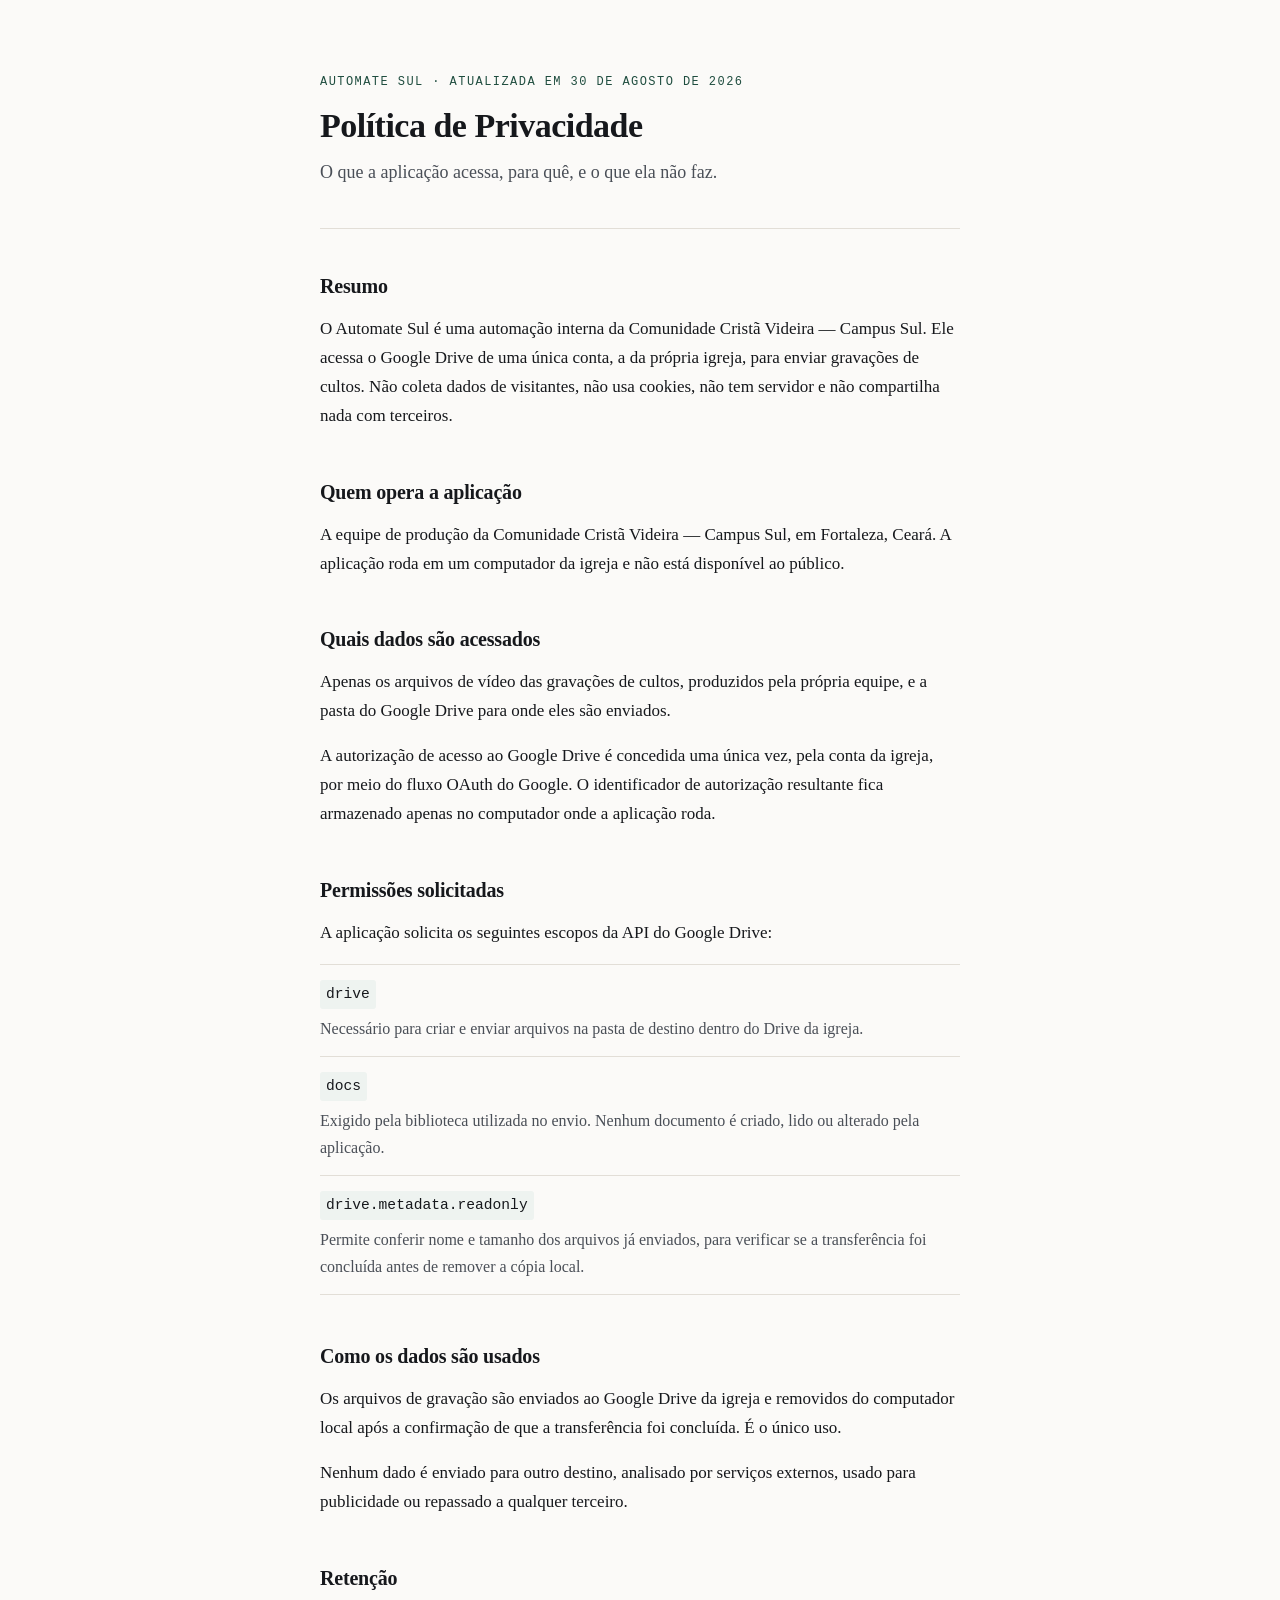
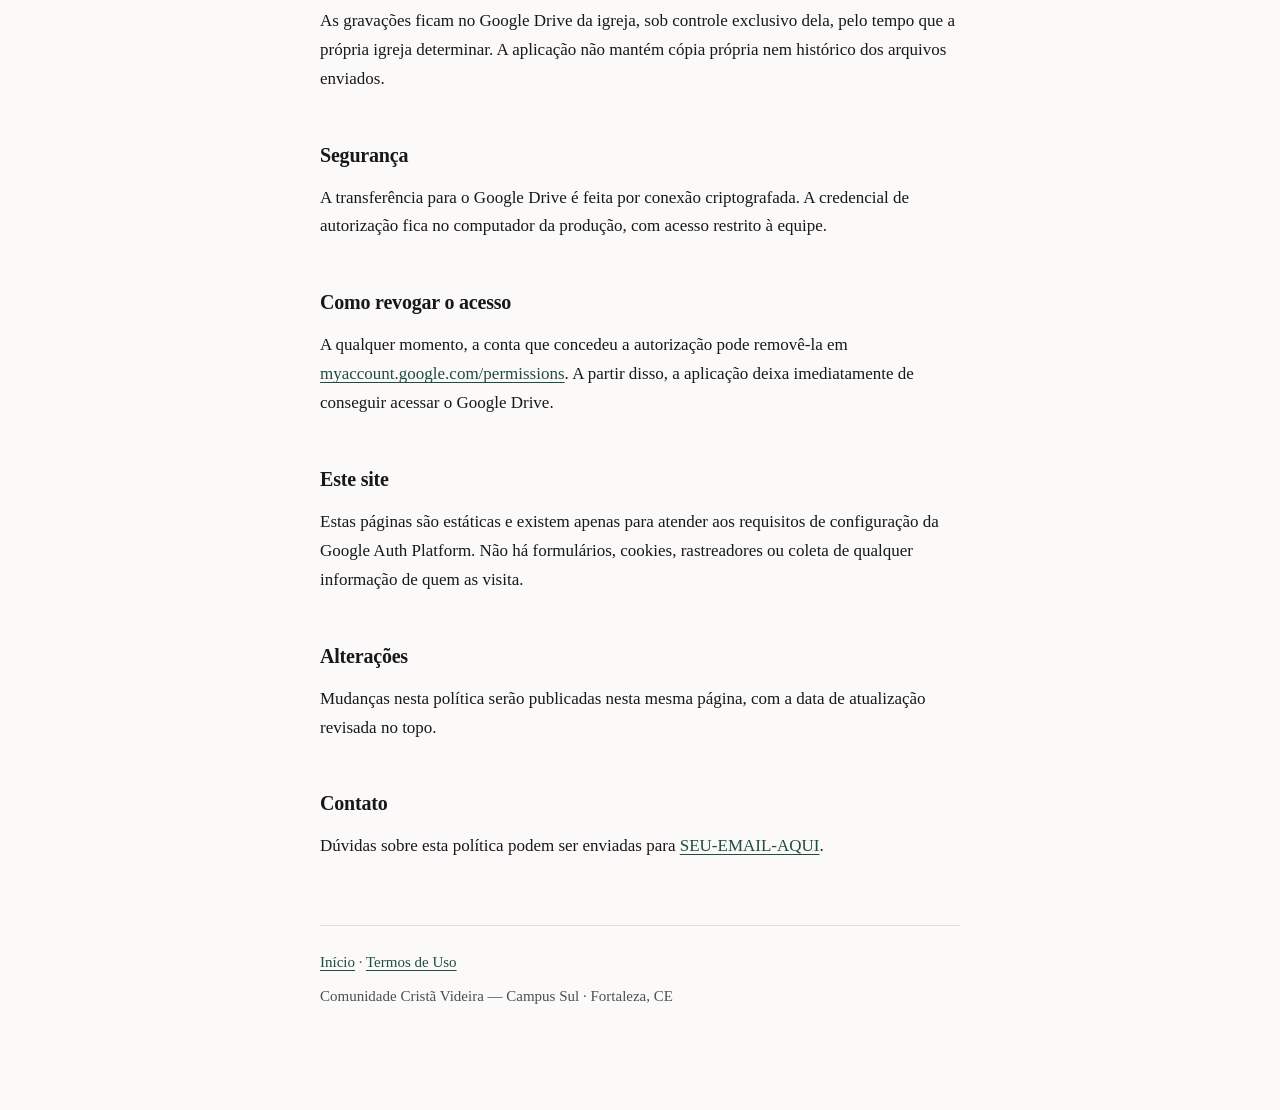
==== privacidade.html @ 5a62d583 "Adiciona paginas do Automate Sul (index, privacidade, termos, estilo)" ====
<!DOCTYPE html>
<html lang="pt-BR">
<head>
<meta charset="utf-8">
<meta name="viewport" content="width=device-width, initial-scale=1">
<title>Política de Privacidade — Automate Sul</title>
<meta name="description" content="Política de Privacidade do Automate Sul, automação interna da CCVideira Sul.">
<link rel="stylesheet" href="estilo.css">
</head>
<body>
<div class="folha">

<header>
  <p class="etiqueta">Automate Sul · Atualizada em 30 de agosto de 2026</p>
  <h1>Política de Privacidade</h1>
  <p class="resumo">O que a aplicação acessa, para quê, e o que ela não faz.</p>
</header>

<main>

<h2>Resumo</h2>
<p>O Automate Sul é uma automação interna da Comunidade Cristã Videira — Campus Sul. Ele acessa o Google Drive de uma única conta, a da própria igreja, para enviar gravações de cultos. Não coleta dados de visitantes, não usa cookies, não tem servidor e não compartilha nada com terceiros.</p>

<h2>Quem opera a aplicação</h2>
<p>A equipe de produção da Comunidade Cristã Videira — Campus Sul, em Fortaleza, Ceará. A aplicação roda em um computador da igreja e não está disponível ao público.</p>

<h2>Quais dados são acessados</h2>
<p>Apenas os arquivos de vídeo das gravações de cultos, produzidos pela própria equipe, e a pasta do Google Drive para onde eles são enviados.</p>

<p>A autorização de acesso ao Google Drive é concedida uma única vez, pela conta da igreja, por meio do fluxo OAuth do Google. O identificador de autorização resultante fica armazenado apenas no computador onde a aplicação roda.</p>

<h2>Permissões solicitadas</h2>
<p>A aplicação solicita os seguintes escopos da API do Google Drive:</p>

<ul class="permissoes">
  <li>
    <code>drive</code>
    <span>Necessário para criar e enviar arquivos na pasta de destino dentro do Drive da igreja.</span>
  </li>
  <li>
    <code>docs</code>
    <span>Exigido pela biblioteca utilizada no envio. Nenhum documento é criado, lido ou alterado pela aplicação.</span>
  </li>
  <li>
    <code>drive.metadata.readonly</code>
    <span>Permite conferir nome e tamanho dos arquivos já enviados, para verificar se a transferência foi concluída antes de remover a cópia local.</span>
  </li>
</ul>

<h2>Como os dados são usados</h2>
<p>Os arquivos de gravação são enviados ao Google Drive da igreja e removidos do computador local após a confirmação de que a transferência foi concluída. É o único uso.</p>

<p>Nenhum dado é enviado para outro destino, analisado por serviços externos, usado para publicidade ou repassado a qualquer terceiro.</p>

<h2>Retenção</h2>
<p>As gravações ficam no Google Drive da igreja, sob controle exclusivo dela, pelo tempo que a própria igreja determinar. A aplicação não mantém cópia própria nem histórico dos arquivos enviados.</p>

<h2>Segurança</h2>
<p>A transferência para o Google Drive é feita por conexão criptografada. A credencial de autorização fica no computador da produção, com acesso restrito à equipe.</p>

<h2>Como revogar o acesso</h2>
<p>A qualquer momento, a conta que concedeu a autorização pode removê-la em <a href="https://myaccount.google.com/permissions" rel="noopener">myaccount.google.com/permissions</a>. A partir disso, a aplicação deixa imediatamente de conseguir acessar o Google Drive.</p>

<h2>Este site</h2>
<p>Estas páginas são estáticas e existem apenas para atender aos requisitos de configuração da Google Auth Platform. Não há formulários, cookies, rastreadores ou coleta de qualquer informação de quem as visita.</p>

<h2>Alterações</h2>
<p>Mudanças nesta política serão publicadas nesta mesma página, com a data de atualização revisada no topo.</p>

<h2>Contato</h2>
<p>Dúvidas sobre esta política podem ser enviadas para <a href="mailto:SEU-EMAIL-AQUI">SEU-EMAIL-AQUI</a>.</p>

</main>

<footer>
  <p><a href="index.html">Início</a> · <a href="termos.html">Termos de Uso</a></p>
  <p>Comunidade Cristã Videira — Campus Sul · Fortaleza, CE</p>
</footer>

</div>
</body>
</html>
---- estilo.css ----
/* Automate Sul — CCVideira Sul
   Folha de estilo compartilhada pelas três páginas. */

:root {
  --tinta:        #16181c;
  --tinta-suave:  #4a4f57;
  --papel:        #fbfaf8;
  --linha:        #e2ded7;
  --realce:       #1f4d3f;
  --realce-claro: #eef3f0;
}

*, *::before, *::after { box-sizing: border-box; }

html { -webkit-text-size-adjust: 100%; }

body {
  margin: 0;
  padding: 0 24px 96px;
  background: var(--papel);
  color: var(--tinta);
  font-family: "Iowan Old Style", "Palatino Linotype", Palatino, Georgia, serif;
  font-size: 17px;
  line-height: 1.7;
}

.folha { max-width: 640px; margin: 0 auto; }

/* --- Cabeçalho --- */

header {
  padding: 72px 0 40px;
  border-bottom: 1px solid var(--linha);
  margin-bottom: 40px;
}

.etiqueta {
  font-family: ui-monospace, "SF Mono", "Cascadia Mono", Menlo, monospace;
  font-size: 12px;
  letter-spacing: 0.12em;
  text-transform: uppercase;
  color: var(--realce);
  margin: 0 0 14px;
}

h1 {
  font-size: 34px;
  line-height: 1.15;
  font-weight: 600;
  letter-spacing: -0.015em;
  margin: 0 0 12px;
}

.resumo {
  font-size: 18px;
  color: var(--tinta-suave);
  margin: 0;
}

/* --- Corpo --- */

h2 {
  font-size: 20px;
  font-weight: 600;
  letter-spacing: -0.01em;
  margin: 44px 0 12px;
}

h2:first-of-type { margin-top: 0; }

p { margin: 0 0 16px; }

ul { margin: 0 0 16px; padding-left: 22px; }
li { margin-bottom: 8px; }

a {
  color: var(--realce);
  text-underline-offset: 3px;
}

a:focus-visible {
  outline: 2px solid var(--realce);
  outline-offset: 3px;
  border-radius: 2px;
}

code {
  font-family: ui-monospace, "SF Mono", "Cascadia Mono", Menlo, monospace;
  font-size: 0.86em;
  background: var(--realce-claro);
  padding: 2px 6px;
  border-radius: 3px;
}

.destaque {
  background: var(--realce-claro);
  border-left: 3px solid var(--realce);
  padding: 16px 20px;
  margin: 24px 0;
}

.destaque p:last-child { margin-bottom: 0; }

/* --- Lista de permissões --- */

.permissoes { list-style: none; padding: 0; margin: 0 0 16px; }

.permissoes li {
  border-top: 1px solid var(--linha);
  padding: 14px 0;
  margin: 0;
}

.permissoes li:last-child { border-bottom: 1px solid var(--linha); }

.permissoes code { display: inline-block; margin-bottom: 6px; }

.permissoes span { display: block; color: var(--tinta-suave); font-size: 16px; }

/* --- Rodapé --- */

footer {
  margin-top: 64px;
  padding-top: 24px;
  border-top: 1px solid var(--linha);
  font-size: 15px;
  color: var(--tinta-suave);
}

footer p { margin: 0 0 8px; }

@media (max-width: 560px) {
  body { font-size: 16px; padding: 0 20px 64px; }
  header { padding-top: 48px; }
  h1 { font-size: 27px; }
}
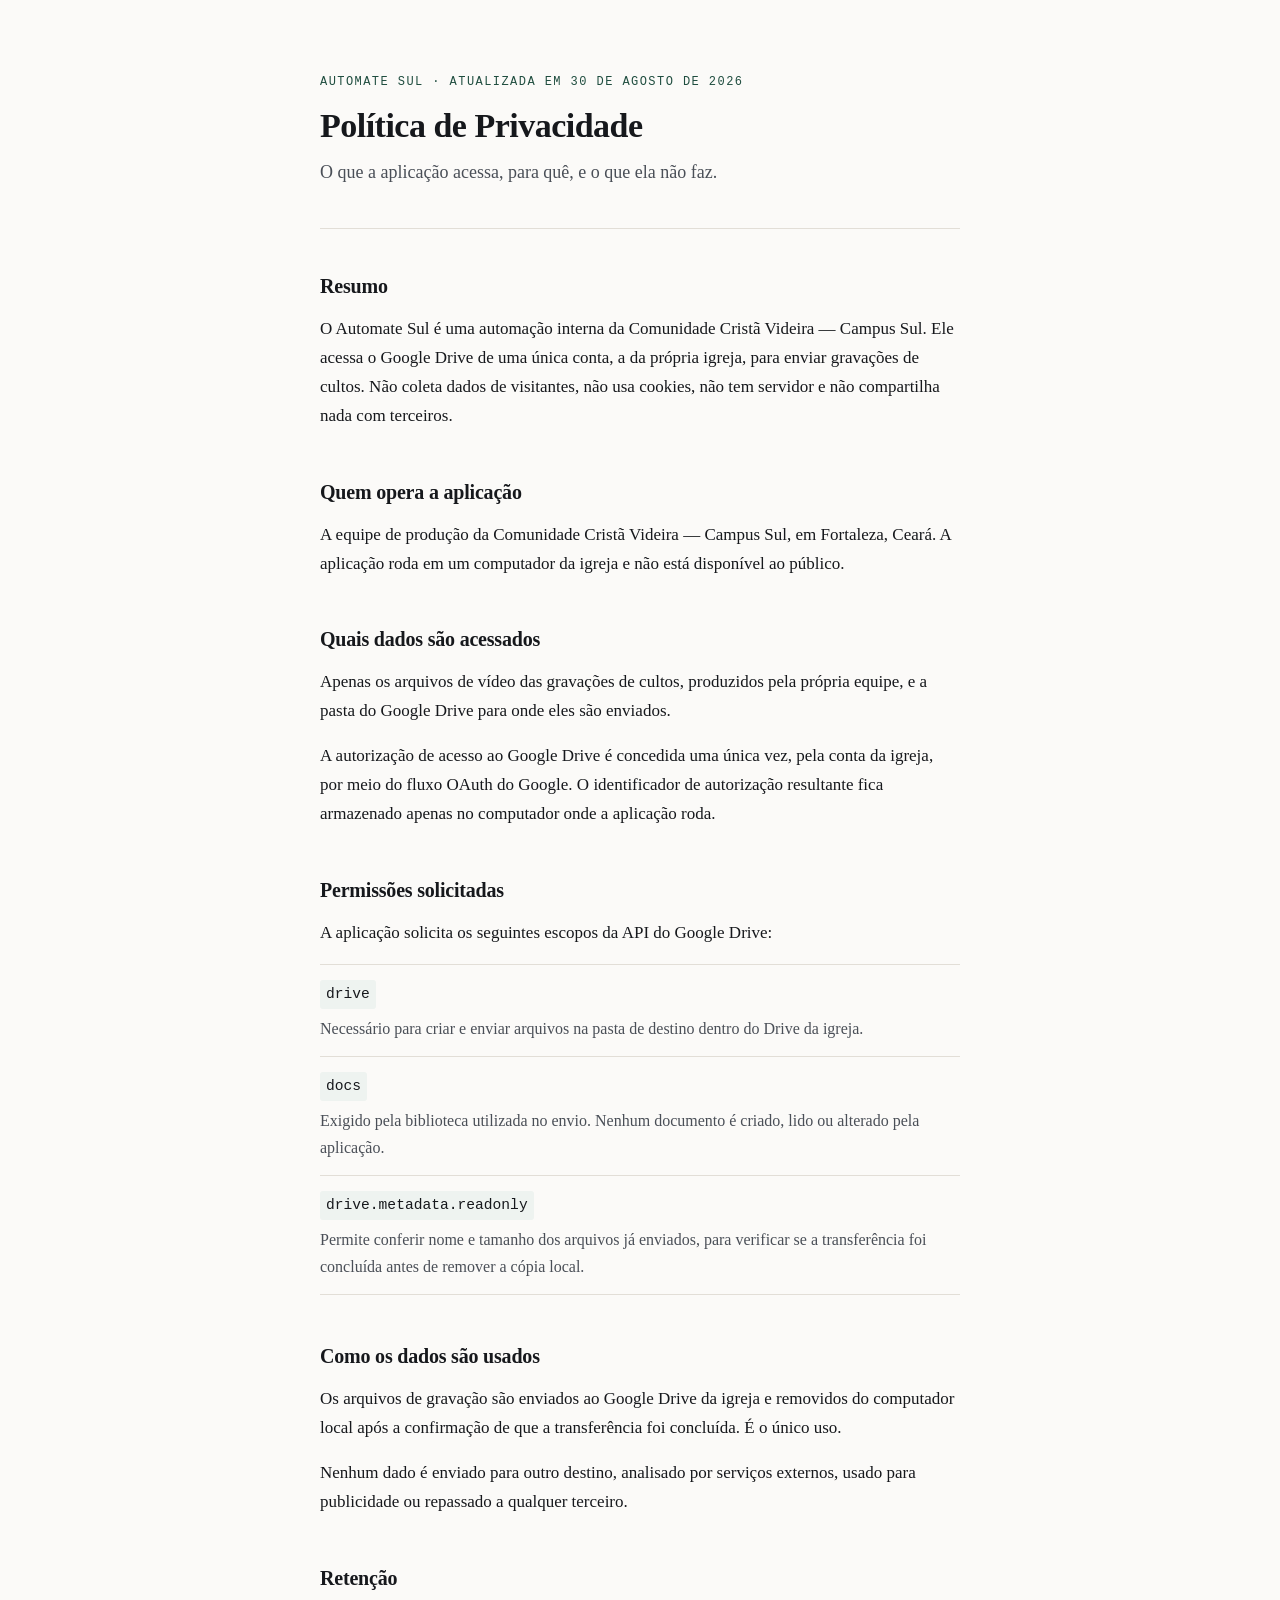
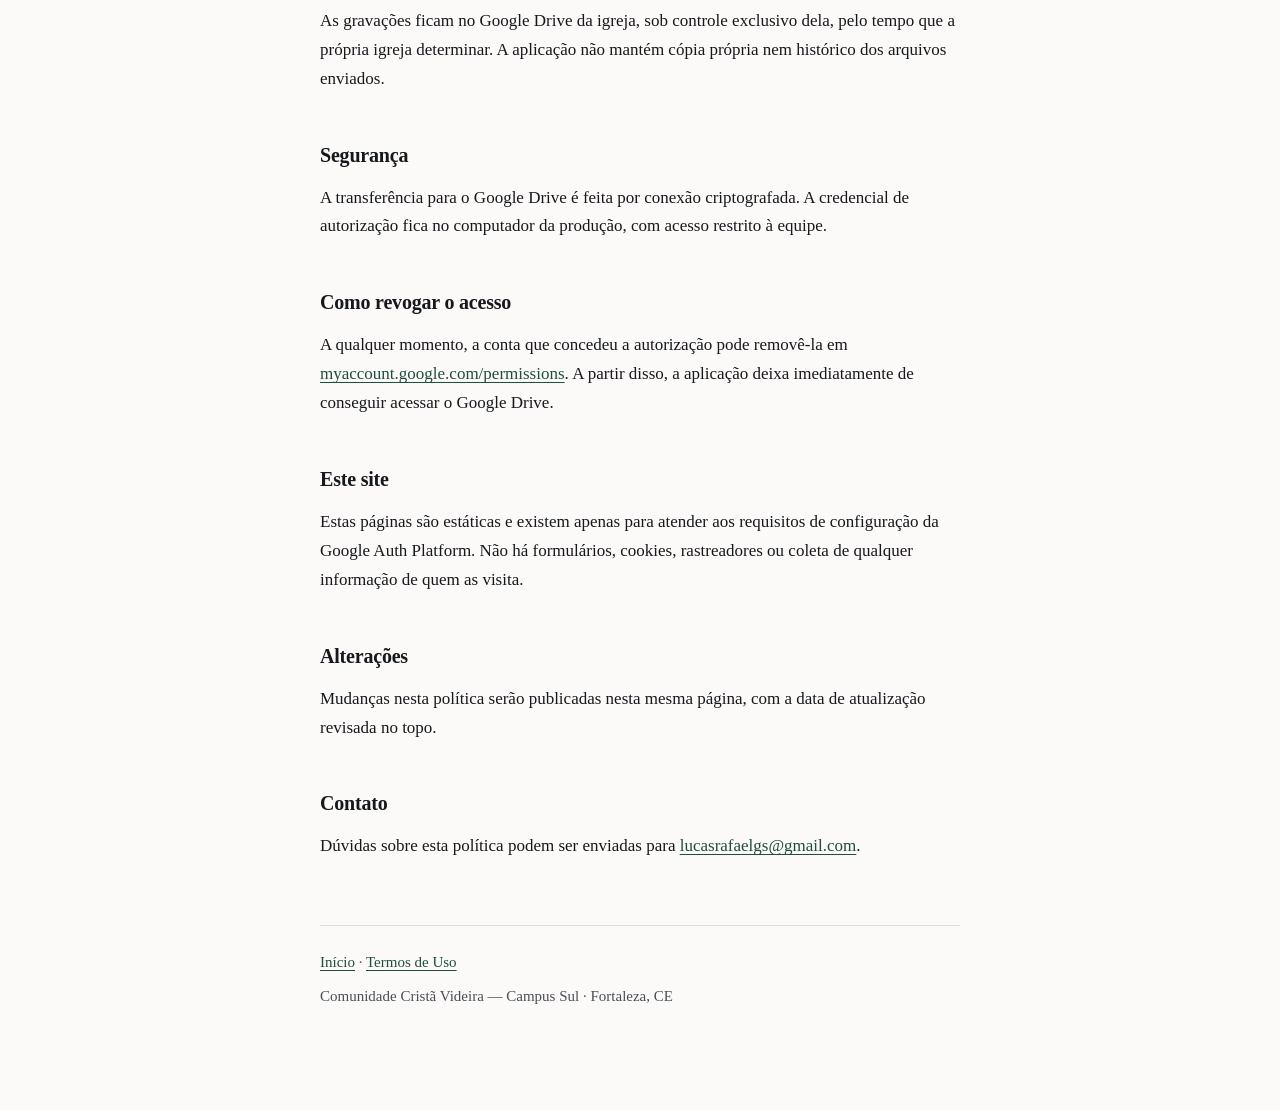
==== commit a2efe505: "Change contact email in privacidade.html Updated contact email for privacy policy inquiries." ====
--- a/privacidade.html
+++ b/privacidade.html
@@ -68,7 +68,7 @@
 <p>Mudanças nesta política serão publicadas nesta mesma página, com a data de atualização revisada no topo.</p>
 
 <h2>Contato</h2>
-<p>Dúvidas sobre esta política podem ser enviadas para <a href="mailto:SEU-EMAIL-AQUI">SEU-EMAIL-AQUI</a>.</p>
+<p>Dúvidas sobre esta política podem ser enviadas para <a href="mailto:lucasrafaelgs@gmail.com">lucasrafaelgs@gmail.com</a>.</p>
 
 </main>
 
